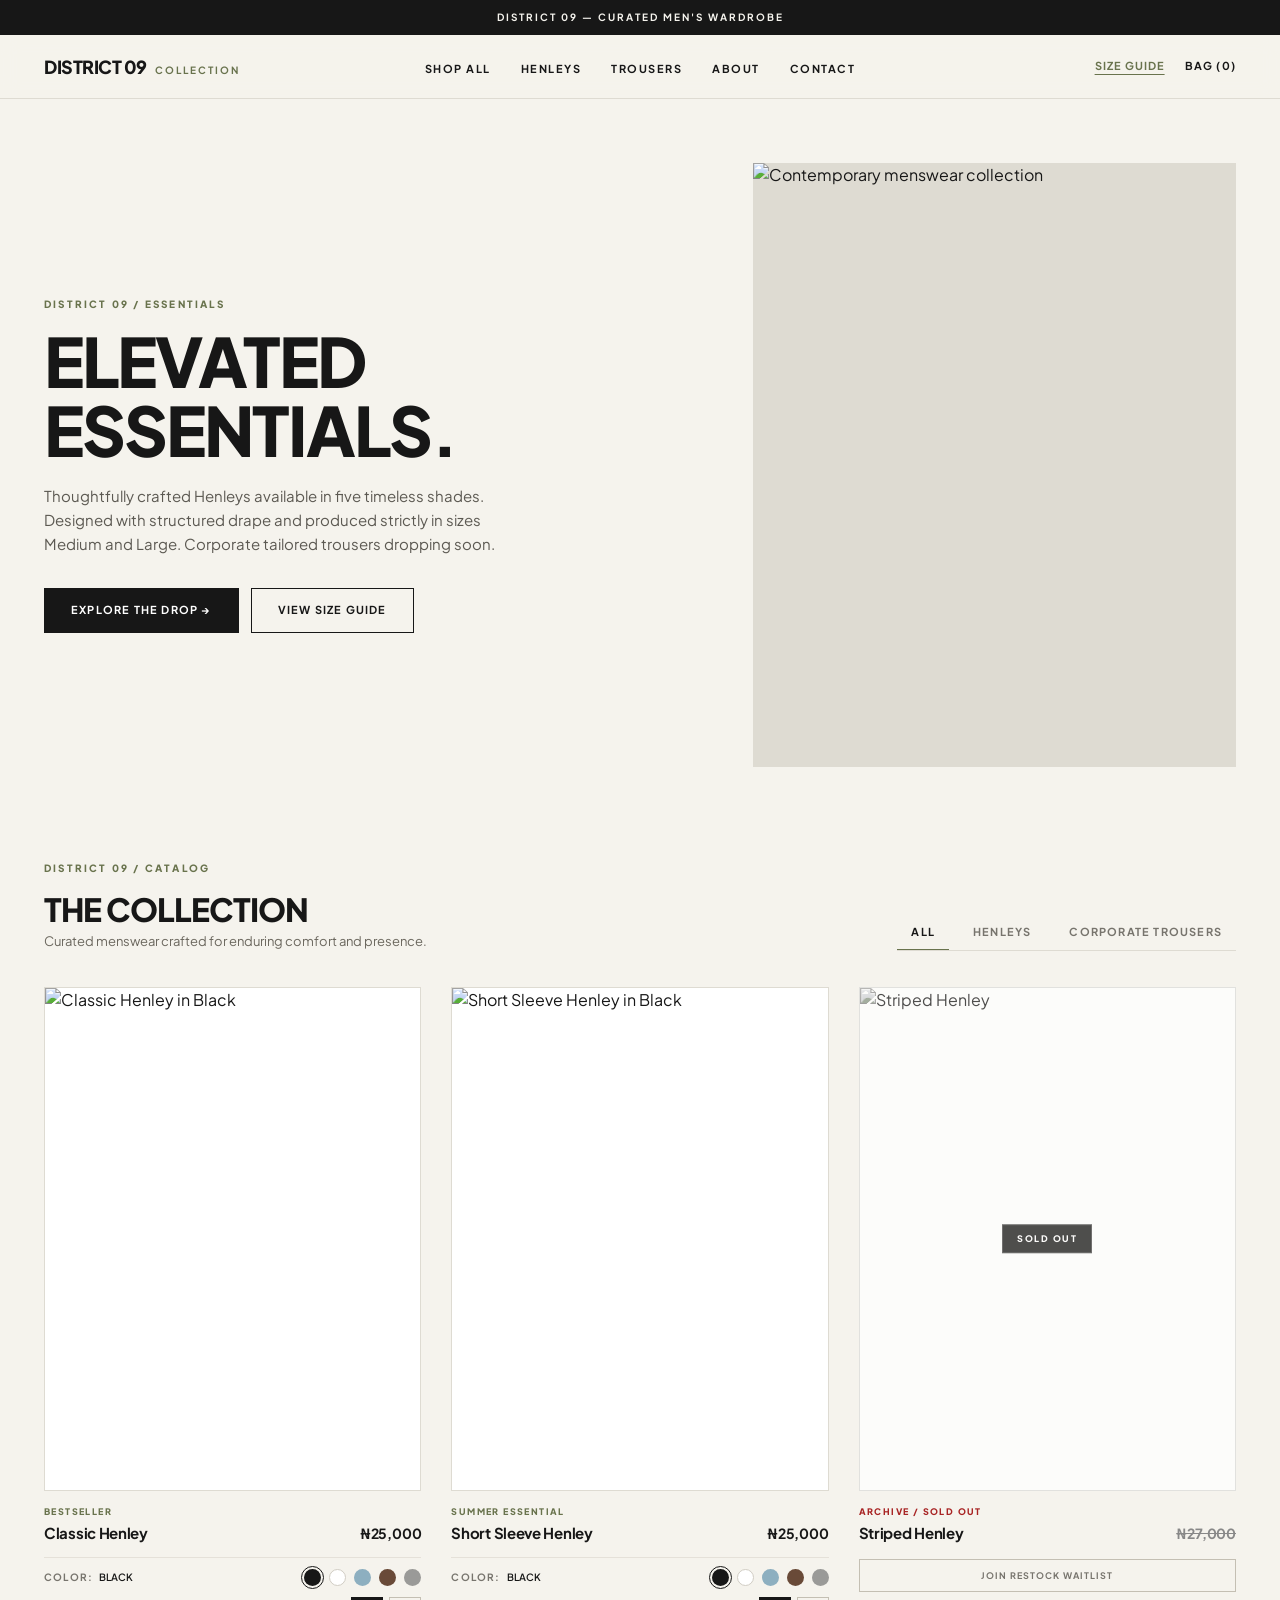
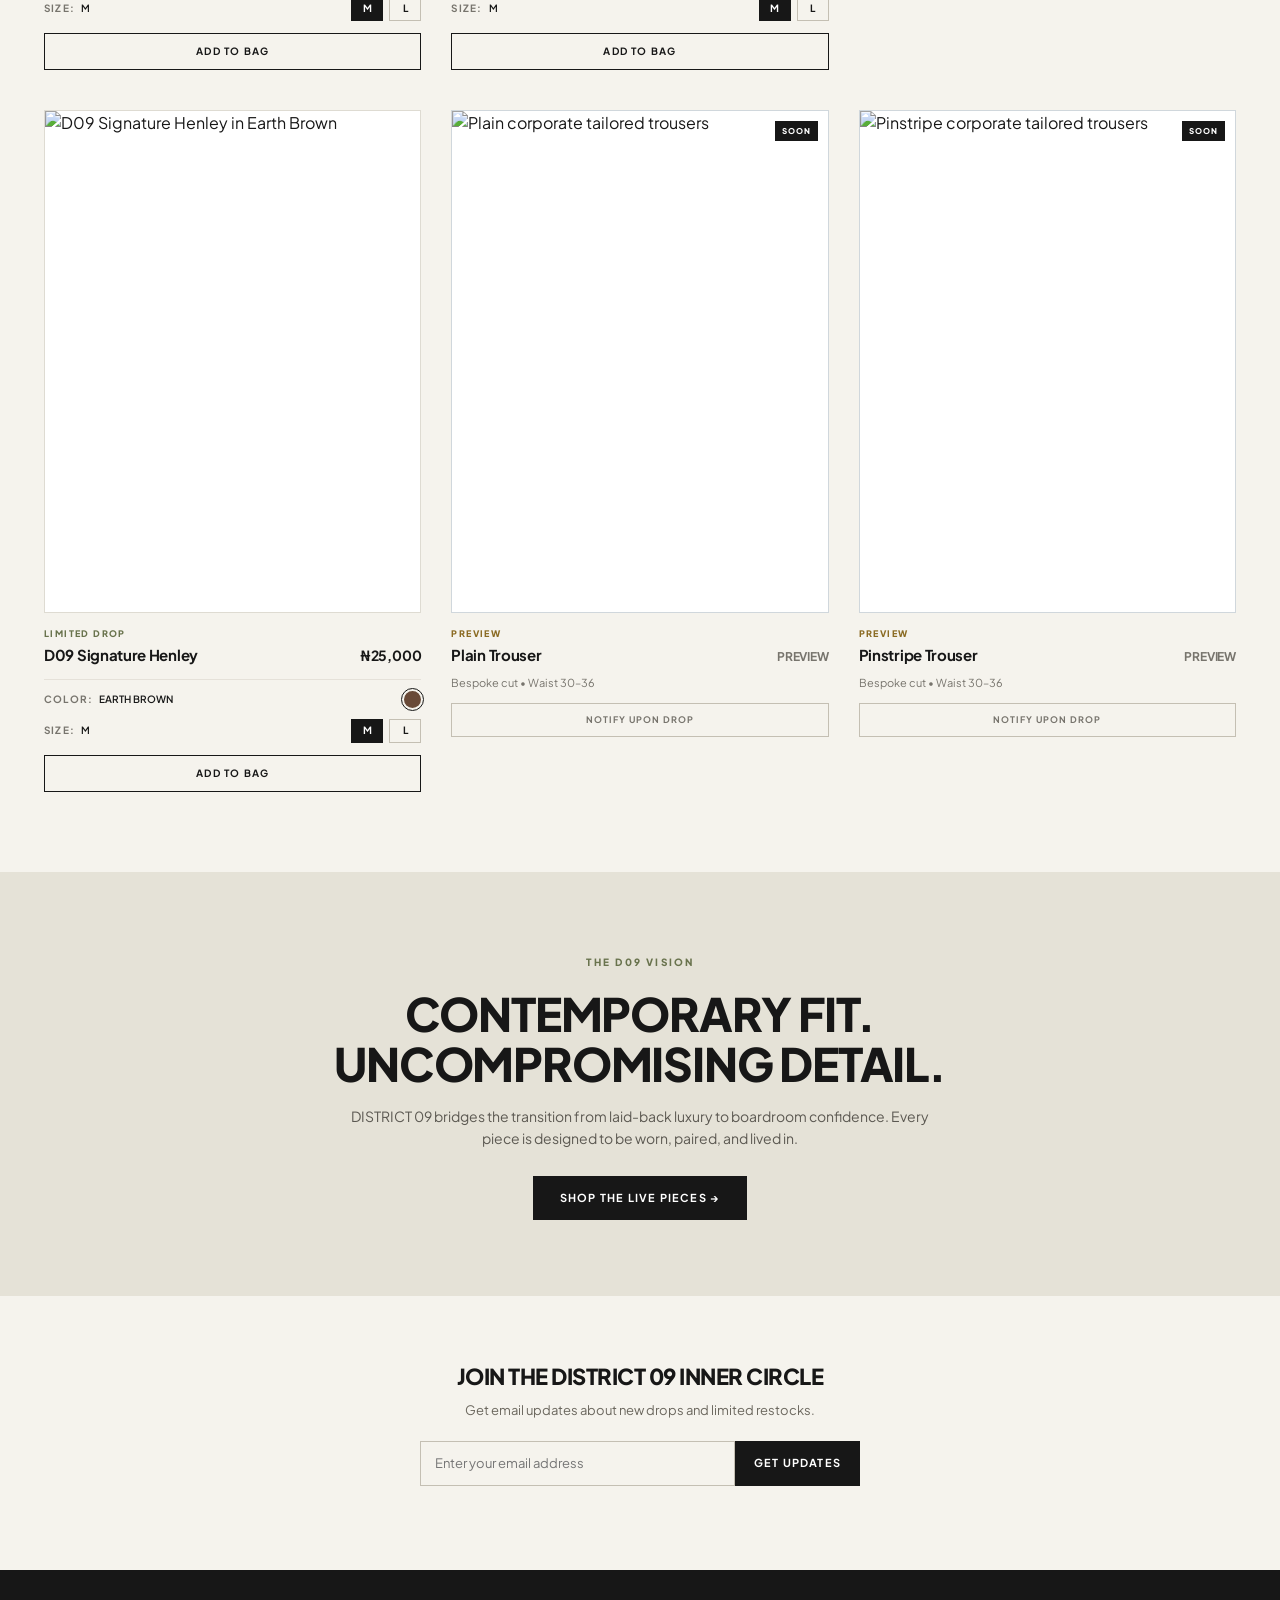
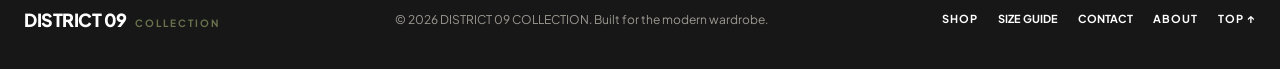
==== district09/index.html @ 6b6cf032 "Improve product image switching and center navigation" ====
<!DOCTYPE html>
<html lang="en">
<head>
    <meta charset="UTF-8">
    <meta name="viewport" content="width=device-width, initial-scale=1.0">
    <meta name="theme-color" content="#f5f3ed">
    <title>DISTRICT 09 | Contemporary Menswear & Tailoring</title>
    <link rel="icon" href="favicon.png" type="image/png">

    <link rel="preconnect" href="https://fonts.googleapis.com">
    <link rel="preconnect" href="https://fonts.gstatic.com" crossorigin>
    <link href="https://fonts.googleapis.com/css2?family=Plus+Jakarta+Sans:wght@400;500;600;700;800&display=swap" rel="stylesheet">

    <style>
        * {
            margin: 0;
            padding: 0;
            box-sizing: border-box;
            -webkit-tap-highlight-color: transparent;
        }

        html { scroll-behavior: smooth; }

        body {
            font-family: 'Plus Jakarta Sans', -apple-system, BlinkMacSystemFont, sans-serif;
            background: #f5f3ed;
            color: #171717;
            line-height: 1.5;
            -webkit-font-smoothing: antialiased;
            overflow-x: hidden;
        }

        body.modal-open { overflow: hidden; }

        a { color: inherit; text-decoration: none; }

        img {
            display: block;
            max-width: 100%;
        }

        button, input, textarea, select { font: inherit; }
        button { cursor: pointer; }

        button:focus-visible, a:focus-visible, input:focus-visible,
        textarea:focus-visible, select:focus-visible {
            outline: 2px solid #69734d;
            outline-offset: 3px;
        }

        /* ANNOUNCEMENT */
        .announcement {
            background: #171717;
            color: #f5f3ed;
            text-align: center;
            padding: 10px 16px;
            font-size: 10px;
            letter-spacing: 2px;
            font-weight: 700;
            text-transform: uppercase;
        }

        /* HEADER & NAVIGATION */
        header {
            background: rgba(245, 243, 237, 0.95);
            backdrop-filter: blur(10px);
            border-bottom: 1px solid #dedbd2;
            position: sticky;
            top: 0;
            z-index: 20;
        }

        nav {
            position: relative;
            max-width: 1240px;
            margin: auto;
            padding: 18px 24px;
            display: flex;
            justify-content: space-between;
            align-items: center;
            gap: 20px;
        }

        .logo {
            font-size: 18px;
            font-weight: 800;
            letter-spacing: -.5px;
            white-space: nowrap;
        }

        .logo span {
            color: #69734d;
            font-size: 10px;
            letter-spacing: 2px;
            margin-left: 6px;
            font-weight: 700;
        }

        .nav-links {
            position: absolute;
            left: 50%;
            transform: translateX(-50%);
            display: flex;
            justify-content: center;
            list-style: none;
            margin: 0;
            padding: 0;
            gap: 30px;
            white-space: nowrap;
        }

        .nav-links a, .nav-links button {
            font-size: 11px;
            font-weight: 700;
            letter-spacing: 1.5px;
            transition: color .2s ease;
            background: none;
            border: none;
            color: inherit;
        }

        .nav-links a:hover, .nav-links button:hover { color: #69734d; }

        .nav-actions {
            display: flex;
            align-items: center;
            gap: 20px;
        }

        .size-guide-trigger {
            background: none;
            border: none;
            font-size: 11px;
            font-weight: 700;
            letter-spacing: 1px;
            text-decoration: underline;
            text-underline-offset: 4px;
            color: #69734d;
            padding: 4px 0;
            transition: opacity .2s ease;
        }

        .size-guide-trigger:hover { opacity: .8; }

        .bag {
            background: none;
            border: none;
            color: inherit;
            font-size: 11px;
            font-weight: 700;
            letter-spacing: 1.2px;
            white-space: nowrap;
        }

        /* HERO SECTION */
        .hero {
            max-width: 1240px;
            margin: auto;
            padding: 64px 24px;
            display: grid;
            grid-template-columns: 1.15fr .85fr;
            align-items: center;
            gap: 56px;
        }

        .eyebrow {
            color: #69734d;
            font-size: 10px;
            font-weight: 800;
            letter-spacing: 2.2px;
            margin-bottom: 14px;
            text-transform: uppercase;
        }

        .hero h1 {
            font-size: clamp(38px, 5.5vw, 68px);
            line-height: 1.02;
            letter-spacing: -2px;
            font-weight: 800;
            margin-bottom: 20px;
        }

        .hero h1 span { color: #69734d; }

        .hero-description {
            max-width: 480px;
            color: #5c5952;
            margin-bottom: 32px;
            font-size: 15px;
            line-height: 1.6;
        }

        .hero-actions {
            display: flex;
            gap: 12px;
            flex-wrap: wrap;
        }

        .button {
            display: inline-block;
            background: #171717;
            color: #fff;
            padding: 13px 26px;
            border: 1px solid #171717;
            font-size: 11px;
            font-weight: 700;
            letter-spacing: 1.2px;
            transition: all .25s ease;
            text-align: center;
        }

        .button:hover {
            background: #69734d;
            border-color: #69734d;
        }

        .button-secondary {
            background: transparent;
            color: #171717;
        }

        .button-secondary:hover {
            background: #171717;
            color: #fff;
            border-color: #171717;
        }

        .hero-image-wrap {
            position: relative;
            width: 100%;
            aspect-ratio: 4 / 5;
            background: #dedbd2;
            overflow: hidden;
        }

        .hero-image {
            width: 100%;
            height: 100%;
            object-fit: cover;
        }

        /* COLLECTION SECTION */
        .collection {
            max-width: 1240px;
            margin: auto;
            padding: 30px 24px 80px;
        }

        .collection-top {
            display: flex;
            justify-content: space-between;
            align-items: flex-end;
            margin-bottom: 36px;
            flex-wrap: wrap;
            gap: 20px;
        }

        .section-heading h2 {
            font-size: clamp(24px, 3.2vw, 32px);
            letter-spacing: -1px;
            font-weight: 800;
            line-height: 1.2;
        }

        .section-heading > p:last-child {
            color: #6b675e;
            margin-top: 4px;
            font-size: 13px;
        }

        .filter-tabs {
            display: flex;
            gap: 10px;
            border-bottom: 1px solid #dedbd2;
            padding-bottom: 2px;
            overflow-x: auto;
            white-space: nowrap;
            max-width: 100%;
            -webkit-overflow-scrolling: touch;
        }

        .filter-btn {
            background: none;
            border: none;
            padding: 8px 14px;
            font-size: 11px;
            font-weight: 700;
            letter-spacing: 1.2px;
            color: #77746d;
            position: relative;
            flex-shrink: 0;
            transition: color .2s ease;
        }

        .filter-btn.active { color: #171717; }

        .filter-btn.active::after {
            content: "";
            position: absolute;
            bottom: -3px;
            left: 0;
            width: 100%;
            height: 2px;
            background: #69734d;
        }

        /* PRODUCT CARDS */
        .product-grid {
            display: grid;
            grid-template-columns: repeat(3, minmax(0, 1fr));
            gap: 40px 30px;
        }

        .product-card {
            min-width: 0;
            display: flex;
            flex-direction: column;
            background: transparent;
        }

        .product-card.hidden { display: none; }

        .image-container {
            position: relative;
            width: 100%;
            aspect-ratio: 3 / 4;
            overflow: hidden;
            background: #faf8f3;
            border: 1px solid #dedbd2;
            margin-bottom: 14px;
        }

        .product-image {
            width: 100%;
            height: 100%;
            object-fit: cover;
            background: #fff;
            transition: opacity .3s ease, transform .5s cubic-bezier(0.16, 1, 0.3, 1);
        }

        .product-card:not(.sold-out):hover .product-image {
            transform: scale(1.03);
        }

        .coming-soon-card .image-container {
            background: #e3e7ea;
            border: 1px solid #d0d7dc;
        }

        .tag {
            display: inline-block;
            color: #69734d;
            font-size: 9px;
            font-weight: 800;
            letter-spacing: 1.4px;
            margin-bottom: 4px;
            text-transform: uppercase;
        }

        .tag-sold-out { color: #a82424; }
        .tag-soon { color: #8b6b23; }

        .product-meta-header {
            display: flex;
            justify-content: space-between;
            align-items: baseline;
            margin-bottom: 2px;
            gap: 6px;
        }

        .product-title {
            font-size: 15px;
            font-weight: 700;
            letter-spacing: -.3px;
        }

        .price {
            font-size: 14px;
            font-weight: 700;
            letter-spacing: -.2px;
            white-space: nowrap;
        }

        /* SELECTION PANEL */
        .selection-panel {
            display: flex;
            flex-direction: column;
            gap: 11px;
            margin-top: 10px;
            padding-top: 11px;
            border-top: 1px solid rgba(222, 219, 210, 0.7);
        }

        .option-row {
            display: flex;
            justify-content: space-between;
            align-items: center;
            gap: 6px;
        }

        .option-label {
            font-size: 10px;
            font-weight: 700;
            letter-spacing: 1.2px;
            text-transform: uppercase;
            color: #77746d;
            white-space: nowrap;
        }

        .option-label span {
            color: #171717;
            font-weight: 600;
            letter-spacing: 0;
            margin-left: 3px;
        }

        /* BESPOKE MINIMAL SWATCHES */
        .color-swatches {
            display: flex;
            gap: 8px;
            align-items: center;
            flex-wrap: wrap;
        }

        .swatch {
            width: 17px;
            height: 17px;
            border-radius: 50%;
            border: 1px solid transparent;
            cursor: pointer;
            padding: 0;
            position: relative;
            background-clip: padding-box;
            transition: transform 0.2s cubic-bezier(0.16, 1, 0.3, 1);
        }

        .swatch::after {
            content: '';
            position: absolute;
            inset: -4px;
            border-radius: 50%;
            border: 1px solid transparent;
            transition: border-color 0.2s ease;
        }

        .swatch:hover { transform: scale(1.12); }

        .swatch.active::after {
            border-color: #171717;
        }

        .swatch-black { background: #171717; }
        .swatch-white { background: #ffffff; border-color: #d1cdc4; }
        .swatch-skyblue { background: #8dafc0; }
        .swatch-brown { background: #694a38; }
        .swatch-grey { background: #9a9a98; }

        /* MINIMALIST SIZE PILLS */
        .size-pills {
            display: flex;
            gap: 6px;
        }

        .size-pill {
            background: transparent;
            border: 1px solid #c4bfb3;
            color: #171717;
            min-width: 32px;
            height: 24px;
            font-size: 10px;
            font-weight: 700;
            letter-spacing: .5px;
            display: inline-flex;
            align-items: center;
            justify-content: center;
            padding: 0 6px;
            transition: all 0.2s ease;
        }

        .size-pill:hover {
            border-color: #171717;
        }

        .size-pill.active {
            background: #171717;
            color: #fff;
            border-color: #171717;
        }

        /* INTEGRATED ADD TO BAG BUTTON */
        .add-to-bag-btn {
            width: 100%;
            margin-top: 12px;
            padding: 10px 14px;
            background: transparent;
            border: 1px solid #171717;
            color: #171717;
            font-size: 10px;
            font-weight: 700;
            letter-spacing: 1.2px;
            transition: all .25s ease;
            text-align: center;
        }

        .add-to-bag-btn:hover {
            background: #171717;
            color: #ffffff;
        }

        .add-to-bag-btn.added {
            background: #69734d;
            border-color: #69734d;
            color: #ffffff;
        }

        /* STATUS BADGES & SPECIAL BUTTONS */
        .sold-out .image-container {
            filter: grayscale(85%);
            opacity: .75;
        }

        .sold-out-badge {
            position: absolute;
            top: 50%;
            left: 50%;
            transform: translate(-50%, -50%);
            background: #171717;
            color: #fff;
            padding: 7px 14px;
            font-size: 9px;
            font-weight: 800;
            letter-spacing: 1.5px;
            border: 1px solid #ffffff33;
            z-index: 5;
            white-space: nowrap;
        }

        .coming-soon-badge {
            position: absolute;
            top: 10px;
            right: 10px;
            background: #171717;
            color: #fff;
            padding: 4px 7px;
            font-size: 8px;
            font-weight: 800;
            letter-spacing: 1px;
            z-index: 4;
        }

        .notify-button {
            width: 100%;
            margin-top: 12px;
            padding: 9px 10px;
            background: transparent;
            border: 1px solid #c4bfb3;
            color: #77746d;
            font-size: 9px;
            font-weight: 700;
            letter-spacing: 1px;
            transition: all .2s ease;
        }

        .notify-button:hover {
            background: #171717;
            color: #fff;
            border-color: #171717;
        }

        /* BRAND STORY */
        .brand-story {
            background: #e5e2d7;
            padding: 76px 24px;
        }

        .story-content {
            max-width: 700px;
            margin: auto;
            text-align: center;
        }

        .story-content h2 {
            font-size: clamp(28px, 4.2vw, 46px);
            line-height: 1.1;
            letter-spacing: -1.2px;
            font-weight: 800;
            margin: 16px 0;
        }

        .story-content p {
            max-width: 580px;
            margin: 0 auto 26px;
            color: #5c5952;
            font-size: 14px;
            line-height: 1.6;
        }

        /* MODALS */
        .modal-overlay {
            position: fixed;
            inset: 0;
            width: 100%;
            height: 100%;
            background: rgba(0, 0, 0, .65);
            display: none;
            justify-content: center;
            align-items: center;
            z-index: 100;
            padding: 16px;
            backdrop-filter: blur(4px);
        }

        .modal-overlay.open { display: flex; }

        .modal-card {
            background: #f5f3ed;
            max-width: 580px;
            width: 100%;
            padding: 32px 26px;
            border-radius: 2px;
            position: relative;
            max-height: 85vh;
            overflow-y: auto;
        }

        .modal-close {
            position: absolute;
            top: 14px;
            right: 16px;
            background: none;
            border: none;
            font-size: 26px;
            font-weight: 300;
            padding: 4px;
            color: #171717;
        }

        .size-table {
            width: 100%;
            border-collapse: collapse;
            margin: 16px 0;
            font-size: 12px;
        }

        .size-table th, .size-table td {
            padding: 9px 12px;
            border: 1px solid #dedbd2;
            text-align: left;
        }

        .size-table th {
            background: #e5e2d7;
            font-weight: 700;
        }

        .modal-note {
            background: #ebe7de;
            padding: 12px 14px;
            border-left: 3px solid #69734d;
            font-size: 12px;
            margin-top: 14px;
            color: #444;
        }

        /* CART MODAL */
        .cart-modal-card { max-width: 560px; }

        .cart-item {
            display: flex;
            justify-content: space-between;
            align-items: flex-start;
            gap: 14px;
            padding: 16px 0;
            border-bottom: 1px solid #dedbd2;
        }

        .cart-item-details {
            flex: 1;
            min-width: 0;
        }

        .cart-item-details p {
            color: #6b675e;
            font-size: 12px;
            margin-top: 4px;
        }

        .cart-item-actions {
            display: flex;
            align-items: center;
            gap: 8px;
            margin-top: 10px;
            flex-wrap: wrap;
        }

        .cart-item-actions button, .remove-item {
            background: transparent;
            border: 1px solid #c4bfb3;
            padding: 3px 8px;
            font-size: 11px;
            font-weight: 700;
        }

        .remove-item {
            color: #a82424;
            border-color: rgba(168, 36, 36, 0.4);
            margin-left: 4px;
        }

        .cart-total {
            display: flex;
            justify-content: space-between;
            gap: 12px;
            font-size: 15px;
            font-weight: 800;
            margin: 24px 0 16px;
        }

        .cart-empty {
            padding: 24px 0;
            color: #6b675e;
            font-size: 13px;
        }

        .cart-checkout { width: 100%; }

        /* CHECKOUT & CONTACT FORM */
        .checkout-intro {
            color: #6b675e;
            font-size: 13px;
            margin: 8px 0 20px;
        }

        .checkout-form {
            display: grid;
            gap: 14px;
        }

        .checkout-fields {
            display: grid;
            grid-template-columns: 1fr 1fr;
            gap: 12px;
        }

        .checkout-field {
            display: flex;
            flex-direction: column;
            gap: 6px;
            min-width: 0;
        }

        .checkout-field.full { grid-column: 1 / -1; }

        .checkout-field label {
            font-size: 10px;
            font-weight: 700;
            letter-spacing: .5px;
        }

        .checkout-field input,
        .checkout-field textarea {
            width: 100%;
            min-width: 0;
            padding: 11px 12px;
            border: 1px solid #c4bfb3;
            background: #fffdf8;
            color: #171717;
            border-radius: 0;
            font-size: 13px;
        }

        .checkout-field textarea {
            min-height: 75px;
            resize: vertical;
        }

        .checkout-summary {
            background: #ebe7de;
            padding: 14px;
            margin: 4px 0;
        }

        .checkout-summary h3 {
            font-size: 12px;
            letter-spacing: .5px;
            margin-bottom: 8px;
        }

        .checkout-summary p {
            font-size: 12px;
            margin-top: 5px;
            overflow-wrap: anywhere;
        }

        .checkout-summary-total {
            display: flex;
            justify-content: space-between;
            gap: 10px;
            border-top: 1px solid #c4bfb3;
            margin-top: 12px;
            padding-top: 12px;
            font-size: 14px;
            font-weight: 800;
        }

        .checkout-message {
            font-size: 12px;
            margin-top: 8px;
            color: #69734d;
        }

        .checkout-message.error { color: #a82424; }

        .checkout-submit {
            width: 100%;
            border: none;
        }

        .checkout-secondary {
            width: 100%;
            margin-top: 8px;
        }

        /* NEWSLETTER */
        .newsletter {
            padding: 64px 24px;
            text-align: center;
        }

        .newsletter h2 {
            font-size: 22px;
            font-weight: 800;
            letter-spacing: -.5px;
            margin-bottom: 8px;
        }

        .newsletter p {
            color: #6b675e;
            font-size: 13px;
            margin-bottom: 20px;
        }

        .newsletter-form {
            display: flex;
            justify-content: center;
            max-width: 440px;
            margin: auto;
            width: 100%;
        }

        .newsletter-form input {
            min-width: 0;
            flex: 1;
            padding: 12px 14px;
            border: 1px solid #c4bfb3;
            background: transparent;
            font-size: 13px;
        }

        .newsletter-form button {
            padding: 12px 18px;
            border: 1px solid #171717;
            background: #171717;
            color: #fff;
            font-size: 11px;
            font-weight: 700;
            letter-spacing: 1.2px;
            white-space: nowrap;
        }

        .newsletter-form button:hover {
            background: #69734d;
            border-color: #69734d;
        }

        .newsletter-message {
            max-width: 440px;
            margin: 12px auto 0;
            font-size: 12px;
        }

        /* FOOTER */
        footer {
            background: #171717;
            color: #fff;
            padding: 36px 24px;
        }

        .footer-content {
            max-width: 1240px;
            margin: auto;
            display: flex;
            justify-content: space-between;
            align-items: center;
            gap: 18px;
            flex-wrap: wrap;
        }

        .footer-content > p {
            color: #9c9992;
            font-size: 12px;
        }

        .footer-links {
            display: flex;
            gap: 20px;
            font-size: 11px;
            font-weight: 700;
            letter-spacing: 1px;
        }

        .footer-links a, .footer-links button {
            background: none;
            border: none;
            color: inherit;
            cursor: pointer;
            transition: color .2s ease;
        }

        .footer-links a:hover, .footer-links button:hover {
            color: #a4b084;
        }

        /* RESPONSIVE DESIGN */
        @media (max-width: 960px) {
            nav { flex-wrap: wrap; gap: 12px; }
            .nav-links {
                position: static;
                order: 3;
                transform: none;
                width: 100%;
                justify-content: center;
                flex-wrap: wrap;
                gap: 18px;
                padding-top: 12px;
                border-top: 1px solid #dedbd2;
            }

            .hero {
                grid-template-columns: 1fr 1fr;
                gap: 32px;
                padding: 48px 20px;
            }

            .product-grid {
                grid-template-columns: repeat(2, minmax(0, 1fr));
                gap: 26px;
            }
        }

        @media (max-width: 680px) {
            nav {
                padding: 14px 16px;
                flex-wrap: wrap;
                gap: 12px;
            }

            .logo { font-size: 17px; }

            .nav-links {
                justify-content: center;
                gap: 12px;
                flex-wrap: wrap;
            }

            .nav-links a, .nav-links button {
                font-size: 10px;
                letter-spacing: .8px;
            }

            .nav-actions { gap: 14px; }

            .hero {
                grid-template-columns: 1fr;
                padding: 30px 14px;
                gap: 22px;
            }

            .hero h1 { font-size: clamp(34px, 9.5vw, 48px); }

            .hero-actions { flex-direction: column; }
            .button { width: 100%; }

            .collection { padding: 20px 12px 48px; }

            .collection-top {
                flex-direction: column;
                align-items: flex-start;
                gap: 12px;
                margin-bottom: 22px;
            }

            .product-grid {
                grid-template-columns: repeat(2, minmax(0, 1fr));
                gap: 22px 10px;
            }

            .image-container { margin-bottom: 8px; }

            .product-meta-header {
                flex-direction: column;
                align-items: flex-start;
                gap: 2px;
            }

            .product-title {
                font-size: 13px;
                letter-spacing: -.2px;
                line-height: 1.25;
            }

            .price {
                font-size: 12.5px;
                margin-top: 1px;
            }

            .selection-panel {
                gap: 7px;
                margin-top: 6px;
                padding-top: 7px;
            }

            .option-row {
                flex-direction: column;
                align-items: flex-start;
                gap: 5px;
            }

            .option-label { font-size: 8.5px; }

            .color-swatches { gap: 6px; }

            .swatch {
                width: 15px;
                height: 15px;
            }

            .swatch::after { inset: -3px; }

            .size-pills {
                gap: 4px;
                width: 100%;
            }

            .size-pill {
                min-width: 28px;
                height: 22px;
                font-size: 9px;
                padding: 0 4px;
            }

            .add-to-bag-btn {
                margin-top: 8px;
                padding: 8px 6px;
                font-size: 9px;
                letter-spacing: .8px;
            }

            .notify-button {
                margin-top: 8px;
                padding: 8px 6px;
                font-size: 8.5px;
            }

            .sold-out-badge {
                padding: 5px 9px;
                font-size: 8px;
                letter-spacing: 1px;
            }

            .coming-soon-badge {
                padding: 3px 6px;
                font-size: 7.5px;
            }

            .checkout-fields { grid-template-columns: 1fr; }
            .checkout-field.full { grid-column: auto; }

            .footer-content {
                flex-direction: column;
                text-align: center;
                gap: 14px;
            }

            .footer-links {
                justify-content: center;
                flex-wrap: wrap;
            }
        }
    </style>
</head>

<body>

    <div class="announcement">DISTRICT 09 &mdash; CURATED MEN'S WARDROBE</div>

    <header>
        <nav>
            <a href="#home" class="logo">
                DISTRICT 09 <span>COLLECTION</span>
            </a>

            <ul class="nav-links">
                <li><a href="#collection" onclick="filterCategory('all')">SHOP ALL</a></li>
                <li><a href="#collection" onclick="filterCategory('henley')">HENLEYS</a></li>
                <li><a href="#collection" onclick="filterCategory('trousers')">TROUSERS</a></li>
                <li><a href="#about">ABOUT</a></li>
                <li><button type="button" onclick="openContactModal()">CONTACT</button></li>
            </ul>

            <div class="nav-actions">
                <button class="size-guide-trigger" onclick="openSizeGuide()">SIZE GUIDE</button>
                <button type="button" class="bag" id="cartBadge" onclick="openCart()">BAG (0)</button>
            </div>
        </nav>
    </header>

    <main>
        <section class="hero" id="home">
            <div class="hero-content">
                <p class="eyebrow">DISTRICT 09 / ESSENTIALS</p>
                <h1>ELEVATED ESSENTIALS.</h1>

                <p class="hero-description">
                    Thoughtfully crafted Henleys available in five timeless shades.
                    Designed with structured drape and produced strictly in sizes
                    Medium and Large. Corporate tailored trousers dropping soon.
                </p>

                <div class="hero-actions">
                    <a href="#collection" class="button" onclick="filterCategory('all')">
                        EXPLORE THE DROP &rarr;
                    </a>
                    <button class="button button-secondary" onclick="openSizeGuide()">
                        VIEW SIZE GUIDE
                    </button>
                </div>
            </div>

            <div class="hero-image-wrap">
                <img
                    src="https://images.unsplash.com/photo-1523398002811-999ca8dec234?auto=format&fit=crop&w=1000&q=85"
                    alt="Contemporary menswear collection"
                    class="hero-image"
                >
            </div>
        </section>

        <section class="collection" id="collection">
            <div class="collection-top">
                <div class="section-heading">
                    <p class="eyebrow">DISTRICT 09 / CATALOG</p>
                    <h2>THE COLLECTION</h2>
                    <p>Curated menswear crafted for enduring comfort and presence.</p>
                </div>

                <div class="filter-tabs">
                    <button class="filter-btn active" onclick="filterCategory('all')">ALL</button>
                    <button class="filter-btn" onclick="filterCategory('henley')">HENLEYS</button>
                    <button class="filter-btn" onclick="filterCategory('trousers')">CORPORATE TROUSERS</button>
                </div>
            </div>

            <div class="product-grid">

                <!-- CLASSIC HENLEY -->
                <article class="product-card" data-category="henley" id="card-classic-plain">
                    <div class="image-container">
                        <img src="plain_black.jpg" alt="Classic Henley in Black" class="product-image" loading="lazy">
                    </div>

                    <span class="tag">BESTSELLER</span>

                    <div class="product-meta-header">
                        <h3 class="product-title">Classic Henley</h3>
                        <span class="price">₦25,000</span>
                    </div>

                    <div class="selection-panel">
                        <div class="option-row">
                            <span class="option-label">Color: <span class="current-color">Black</span></span>
                            <div class="color-swatches">
                                <button type="button" class="swatch swatch-black active" aria-label="Select Black" title="Black" data-img="plain_black.jpg" onclick="selectColor(this, 'card-classic-plain', 'Black')"></button>
                                <button type="button" class="swatch swatch-white" aria-label="Select White" title="White" data-img="plain_white.jpg" onclick="selectColor(this, 'card-classic-plain', 'White')"></button>
                                <button type="button" class="swatch swatch-skyblue" aria-label="Select Sky Blue" title="Sky Blue" data-img="plain_skyblue.jpg" onclick="selectColor(this, 'card-classic-plain', 'Sky Blue')"></button>
                                <button type="button" class="swatch swatch-brown" aria-label="Select Brown" title="Brown" data-img="plain_brown.jpg" onclick="selectColor(this, 'card-classic-plain', 'Brown')"></button>
                                <button type="button" class="swatch swatch-grey" aria-label="Select Grey" title="Grey" data-img="plain_grey.jpg" onclick="selectColor(this, 'card-classic-plain', 'Grey')"></button>
                            </div>
                        </div>

                        <div class="option-row">
                            <span class="option-label">Size: <span class="current-size">M</span></span>
                            <div class="size-pills">
                                <button type="button" class="size-pill active" onclick="selectSize(this, 'card-classic-plain', 'M')">M</button>
                                <button type="button" class="size-pill" onclick="selectSize(this, 'card-classic-plain', 'L')">L</button>
                            </div>
                        </div>
                    </div>

                    <button type="button" class="add-to-bag-btn" onclick="addSelectedProduct(this, 'Classic Henley', 'card-classic-plain')">
                        ADD TO BAG
                    </button>
                </article>

                <!-- SHORT SLEEVE HENLEY -->
                <article class="product-card" data-category="henley" id="card-short-sleeve">
                    <div class="image-container">
                        <img src="short_sleeve_black.jpg" alt="Short Sleeve Henley in Black" class="product-image" loading="lazy">
                    </div>

                    <span class="tag">SUMMER ESSENTIAL</span>

                    <div class="product-meta-header">
                        <h3 class="product-title">Short Sleeve Henley</h3>
                        <span class="price">₦25,000</span>
                    </div>

                    <div class="selection-panel">
                        <div class="option-row">
                            <span class="option-label">Color: <span class="current-color">Black</span></span>
                            <div class="color-swatches">
                                <button type="button" class="swatch swatch-black active" aria-label="Select Black" title="Black" data-img="short_sleeve_black.jpg" onclick="selectColor(this, 'card-short-sleeve', 'Black')"></button>
                                <button type="button" class="swatch swatch-white" aria-label="Select White" title="White" data-img="short_sleeve_white.jpg" onclick="selectColor(this, 'card-short-sleeve', 'White')"></button>
                                <button type="button" class="swatch swatch-skyblue" aria-label="Select Sky Blue" title="Sky Blue" data-img="short_sleeve_skyblue.jpg" onclick="selectColor(this, 'card-short-sleeve', 'Sky Blue')"></button>
                                <button type="button" class="swatch swatch-brown" aria-label="Select Brown" title="Brown" data-img="short_sleeve_brown.jpg" onclick="selectColor(this, 'card-short-sleeve', 'Brown')"></button>
                                <button type="button" class="swatch swatch-grey" aria-label="Select Grey" title="Grey" data-img="short_sleeve_grey.jpg" onclick="selectColor(this, 'card-short-sleeve', 'Grey')"></button>
                            </div>
                        </div>

                        <div class="option-row">
                            <span class="option-label">Size: <span class="current-size">M</span></span>
                            <div class="size-pills">
                                <button type="button" class="size-pill active" onclick="selectSize(this, 'card-short-sleeve', 'M')">M</button>
                                <button type="button" class="size-pill" onclick="selectSize(this, 'card-short-sleeve', 'L')">L</button>
                            </div>
                        </div>
                    </div>

                    <button type="button" class="add-to-bag-btn" onclick="addSelectedProduct(this, 'Short Sleeve Henley', 'card-short-sleeve')">
                        ADD TO BAG
                    </button>
                </article>

                <!-- SOLD OUT HENLEY -->
                <article class="product-card sold-out" data-category="henley">
                    <div class="image-container">
                        <img src="stripped_henley.jpg" alt="Striped Henley" class="product-image" loading="lazy">
                        <div class="sold-out-badge">SOLD OUT</div>
                    </div>

                    <span class="tag tag-sold-out">ARCHIVE / SOLD OUT</span>

                    <div class="product-meta-header">
                        <h3 class="product-title">Striped Henley</h3>
                        <span class="price" style="text-decoration:line-through;color:#888;">₦27,000</span>
                    </div>

                    <button type="button" class="notify-button" onclick="notifyMe('Striped Henley')">
                        JOIN RESTOCK WAITLIST
                    </button>
                </article>

                <!-- SIGNATURE HENLEY -->
                <article class="product-card" data-category="henley" id="card-signature">
                    <div class="image-container">
                        <img src="special_henley.jpg" alt="D09 Signature Henley in Earth Brown" class="product-image" loading="lazy">
                    </div>

                    <span class="tag">LIMITED DROP</span>

                    <div class="product-meta-header">
                        <h3 class="product-title">D09 Signature Henley</h3>
                        <span class="price">₦25,000</span>
                    </div>

                    <div class="selection-panel">
                        <div class="option-row">
                            <span class="option-label">Color: <span class="current-color">Earth Brown</span></span>
                            <div class="color-swatches">
                                <button type="button" class="swatch swatch-brown active" aria-label="Earth Brown" title="Earth Brown" style="cursor:default;"></button>
                            </div>
                        </div>

                        <div class="option-row">
                            <span class="option-label">Size: <span class="current-size">M</span></span>
                            <div class="size-pills">
                                <button type="button" class="size-pill active" onclick="selectSize(this, 'card-signature', 'M')">M</button>
                                <button type="button" class="size-pill" onclick="selectSize(this, 'card-signature', 'L')">L</button>
                            </div>
                        </div>
                    </div>

                    <button type="button" class="add-to-bag-btn" onclick="addSelectedProduct(this, 'D09 Signature Henley', 'card-signature')">
                        ADD TO BAG
                    </button>
                </article>

                <!-- PREVIEWS / CORPORATE TROUSERS -->
                <article class="product-card coming-soon-card" data-category="trousers">
                    <div class="image-container">
                        <img src="plain_pants.jpg" alt="Plain corporate tailored trousers" class="product-image" loading="lazy">
                        <div class="coming-soon-badge">SOON</div>
                    </div>

                    <span class="tag tag-soon">PREVIEW</span>

                    <div class="product-meta-header">
                        <h3 class="product-title">Plain Trouser</h3>
                        <span class="price" style="font-size:12px;color:#77746d;">PREVIEW</span>
                    </div>

                    <p style="font-size:11px;color:#77746d;margin-top:6px;">Bespoke cut • Waist 30–36</p>

                    <button type="button" class="notify-button" onclick="notifyMe('Plain Corporate Trouser')">
                        NOTIFY UPON DROP
                    </button>
                </article>

                <article class="product-card coming-soon-card" data-category="trousers">
                    <div class="image-container">
                        <img src="stripped_pants.jpg" alt="Pinstripe corporate tailored trousers" class="product-image" loading="lazy">
                        <div class="coming-soon-badge">SOON</div>
                    </div>

                    <span class="tag tag-soon">PREVIEW</span>

                    <div class="product-meta-header">
                        <h3 class="product-title">Pinstripe Trouser</h3>
                        <span class="price" style="font-size:12px;color:#77746d;">PREVIEW</span>
                    </div>

                    <p style="font-size:11px;color:#77746d;margin-top:6px;">Bespoke cut • Waist 30–36</p>

                    <button type="button" class="notify-button" onclick="notifyMe('Pinstripe Corporate Trouser')">
                        NOTIFY UPON DROP
                    </button>
                </article>

            </div>
        </section>

        <section class="brand-story" id="about">
            <div class="story-content">
                <span class="eyebrow">THE D09 VISION</span>
                <h2>CONTEMPORARY FIT.<br>UNCOMPROMISING DETAIL.</h2>

                <p>
                    DISTRICT 09 bridges the transition from laid-back luxury
                    to boardroom confidence. Every piece is designed to be worn,
                    paired, and lived in.
                </p>

                <a href="#collection" class="button">SHOP THE LIVE PIECES &rarr;</a>
            </div>
        </section>

        <section class="newsletter">
            <h2>JOIN THE DISTRICT 09 INNER CIRCLE</h2>
            <p>Get email updates about new drops and limited restocks.</p>

            <form class="newsletter-form" id="newsletterForm" onsubmit="subscribeToEmail(event)">
                <input type="email" name="email" placeholder="Enter your email address" autocomplete="email" required>
                <button type="submit" id="newsletterSubmit">GET UPDATES</button>
            </form>

            <p class="newsletter-message" id="newsletterMessage" aria-live="polite"></p>
        </section>
    </main>

    <!-- SIZE GUIDE MODAL -->
    <div class="modal-overlay" id="sizeGuideModal" onclick="closeOnBackdrop(event)" role="dialog" aria-modal="true" aria-labelledby="modalTitle">
        <div class="modal-card">
            <button class="modal-close" onclick="closeSizeGuide()" aria-label="Close size guide">&times;</button>

            <p class="eyebrow">FIT & MEASUREMENTS</p>
            <h2 id="modalTitle">DISTRICT 09 SIZE GUIDE</h2>

            <div class="modal-note">
                <strong>Henley Sizing Notice:</strong>
                All District 09 Henleys are stocked in Medium (M) and Large (L).
            </div>

            <h3 style="font-size:13px;letter-spacing:1px;text-transform:uppercase;margin-top:22px;margin-bottom:8px;">1. Henley Tops (M & L Only)</h3>

            <table class="size-table">
                <thead>
                    <tr><th>Size</th><th>Chest</th><th>Shoulder</th><th>Length</th></tr>
                </thead>
                <tbody>
                    <tr><td><strong>Medium (M)</strong></td><td>38"–40"</td><td>17.5"</td><td>28"</td></tr>
                    <tr><td><strong>Large (L)</strong></td><td>41"–44"</td><td>18.5"</td><td>29.5"</td></tr>
                </tbody>
            </table>

            <h3 style="font-size:13px;letter-spacing:1px;text-transform:uppercase;margin-top:22px;margin-bottom:8px;">2. Corporate Trousers (Upcoming Drop)</h3>

            <table class="size-table">
                <thead>
                    <tr><th>Waist Size</th><th>Waist</th><th>Hips</th><th>Inseam</th></tr>
                </thead>
                <tbody>
                    <tr><td>30</td><td>30"</td><td>37"</td><td>32"</td></tr>
                    <tr><td>32</td><td>32"</td><td>39"</td><td>32"</td></tr>
                    <tr><td>34</td><td>34"</td><td>41"</td><td>32.5"</td></tr>
                    <tr><td>36</td><td>36"</td><td>43"</td><td>33"</td></tr>
                </tbody>
            </table>

            <button class="button" style="width:100%;margin-top:14px;" onclick="closeSizeGuide()">
                GOT IT, CONTINUE SHOPPING
            </button>
        </div>
    </div>

    <!-- SHOPPING BAG MODAL -->
    <div class="modal-overlay" id="cartModal" onclick="closeCartOnBackdrop(event)" role="dialog" aria-modal="true" aria-labelledby="cartTitle">
        <div class="modal-card cart-modal-card">
            <button class="modal-close" onclick="closeCart()" aria-label="Close shopping bag">&times;</button>

            <p class="eyebrow">DISTRICT 09 / YOUR SELECTION</p>
            <h2 id="cartTitle">YOUR BAG</h2>

            <div id="cartItems" aria-live="polite"></div>

            <div class="cart-total">
                <span>Subtotal</span>
                <span id="cartTotal">₦0</span>
            </div>

            <button type="button" class="button cart-checkout" onclick="openWebsiteCheckout()">
                CHECK OUT ON WEBSITE
            </button>

            <button type="button" class="button button-secondary" style="width:100%;margin-top:10px;" onclick="checkoutWhatsApp()">
                ORDER VIA WHATSAPP
            </button>

            <button type="button" class="button button-secondary" style="width:100%;margin-top:10px;" onclick="closeCart()">
                CONTINUE SHOPPING
            </button>
        </div>
    </div>

    <!-- WEBSITE CHECKOUT MODAL -->
    <div class="modal-overlay" id="checkoutModal" onclick="closeCheckoutOnBackdrop(event)" role="dialog" aria-modal="true" aria-labelledby="checkoutTitle">
        <div class="modal-card">
            <button class="modal-close" type="button" onclick="closeCheckout()" aria-label="Close checkout">&times;</button>

            <p class="eyebrow">DISTRICT 09 / CHECKOUT</p>
            <h2 id="checkoutTitle">YOUR ORDER DETAILS</h2>
            <p class="checkout-intro">
                Provide your shipping information below. We will send the confirmation invoice directly to you.
            </p>

            <div class="checkout-summary">
                <h3>ORDER SUMMARY</h3>
                <div id="checkoutItems"></div>
                <div class="checkout-summary-total">
                    <span>Product total</span>
                    <span id="checkoutTotal">₦0</span>
                </div>
                <p>Delivery charges will be confirmed upon dispatch.</p>
            </div>

            <form id="checkoutForm" class="checkout-form" onsubmit="submitWebsiteOrder(event)">
                <div class="checkout-fields">
                    <div class="checkout-field">
                        <label for="customerName">FULL NAME *</label>
                        <input id="customerName" name="name" autocomplete="name" required>
                    </div>

                    <div class="checkout-field">
                        <label for="customerEmail">EMAIL ADDRESS *</label>
                        <input id="customerEmail" type="email" name="email" autocomplete="email" required>
                    </div>

                    <div class="checkout-field">
                        <label for="customerPhone">PHONE NUMBER *</label>
                        <input id="customerPhone" type="tel" name="phone" autocomplete="tel" required>
                    </div>

                    <div class="checkout-field">
                        <label for="customerCity">CITY / STATE *</label>
                        <input id="customerCity" name="city_state" placeholder="e.g. Abuja, FCT" required>
                    </div>

                    <div class="checkout-field full">
                        <label for="customerAddress">DELIVERY ADDRESS *</label>
                        <textarea id="customerAddress" name="address" autocomplete="street-address" required></textarea>
                    </div>

                    <div class="checkout-field full">
                        <label for="orderNote">ADDITIONAL NOTES (OPTIONAL)</label>
                        <textarea id="orderNote" name="order_note" placeholder="Delivery preferences or instructions"></textarea>
                    </div>
                </div>

                <p class="checkout-message" id="checkoutMessage" aria-live="polite"></p>

                <button class="button checkout-submit" type="submit" id="checkoutSubmit">
                    SUBMIT ORDER
                </button>

                <button class="button button-secondary checkout-secondary" type="button" onclick="checkoutWhatsApp()">
                    SEND ORDER THROUGH WHATSAPP INSTEAD
                </button>
            </form>
        </div>
    </div>

    <!-- CONTACT INQUIRY MODAL -->
    <div class="modal-overlay" id="contactModal" onclick="closeContactOnBackdrop(event)" role="dialog" aria-modal="true" aria-labelledby="contactTitle">
        <div class="modal-card">
            <button class="modal-close" type="button" onclick="closeContactModal()" aria-label="Close contact">&times;</button>

            <p class="eyebrow">DISTRICT 09 / CONCIERGE</p>
            <h2 id="contactTitle">CLIENT INQUIRIES</h2>
            <p class="checkout-intro">
                Have questions regarding fabric, fit, bespoke tailoring, or your order? Write to us directly.
            </p>

            <form id="contactForm" class="checkout-form" onsubmit="submitContactForm(event)">
                <div class="checkout-fields">
                    <div class="checkout-field">
                        <label for="contactName">FULL NAME *</label>
                        <input id="contactName" name="name" autocomplete="name" required>
                    </div>

                    <div class="checkout-field">
                        <label for="contactEmail">EMAIL ADDRESS *</label>
                        <input id="contactEmail" type="email" name="email" autocomplete="email" required>
                    </div>

                    <div class="checkout-field full">
                        <label for="contactSubject">SUBJECT</label>
                        <input id="contactSubject" name="subject" placeholder="Sizing, custom request, or feedback">
                    </div>

                    <div class="checkout-field full">
                        <label for="contactMessage">MESSAGE *</label>
                        <textarea id="contactMessage" name="message" style="min-height: 110px;" placeholder="Tell us how we can assist you..." required></textarea>
                    </div>
                </div>

                <p class="checkout-message" id="contactStatusMessage" aria-live="polite"></p>

                <button class="button checkout-submit" type="submit" id="contactSubmit">
                    SEND INQUIRY
                </button>
            </form>
        </div>
    </div>

    <footer>
        <div class="footer-content">
            <a href="#home" class="logo">DISTRICT 09 <span>COLLECTION</span></a>

            <p>&copy; 2026 DISTRICT 09 COLLECTION. Built for the modern wardrobe.</p>

            <div class="footer-links">
                <a href="#collection">SHOP</a>
                <button type="button" onclick="openSizeGuide()">SIZE GUIDE</button>
                <button type="button" onclick="openContactModal()">CONTACT</button>
                <a href="#about">ABOUT</a>
                <a href="#home">TOP &uarr;</a>
            </div>
        </div>
    </footer>

    <script>
        const WHATSAPP_NUMBER = "2349052191505";

        const PRODUCT_PRICES = {
            "Classic Henley": 25000,
            "Short Sleeve Henley": 25000,
            "D09 Signature Henley": 25000
        };

        let bag = [];

        function money(amount) {
            return new Intl.NumberFormat("en-NG", {
                style: "currency",
                currency: "NGN",
                maximumFractionDigits: 0
            }).format(amount);
        }

        function getBagTotal() {
            return bag.reduce((sum, item) => sum + item.price * item.quantity, 0);
        }

        function openWhatsApp(message) {
            const url = "https://wa.me/" + WHATSAPP_NUMBER + "?text=" + encodeURIComponent(message);
            window.open(url, "_blank", "noopener,noreferrer");
        }

        // Warm every color variant during idle time so subsequent swatch changes are instant.
        function preloadColorImages() {
            const sources = [...new Set(
                [...document.querySelectorAll(".swatch[data-img]")]
                    .map(button => button.getAttribute("data-img"))
                    .filter(Boolean)
            )];
            const preload = () => {
                sources.forEach(src => {
                    const image = new Image();
                    image.decoding = "async";
                    image.fetchPriority = "low";
                    image.src = src;
                });
            };
            if ("requestIdleCallback" in window) {
                window.requestIdleCallback(preload, { timeout: 1800 });
            } else {
                window.setTimeout(preload, 250);
            }
        }

        // COLOR SELECTION
        function selectColor(button, cardId, colorName) {
            const card = document.getElementById(cardId);
            if (!card) return;

            card.querySelectorAll(".swatch").forEach(s => s.classList.remove("active"));
            button.classList.add("active");

            const colorLabel = card.querySelector(".current-color");
            if (colorLabel) colorLabel.textContent = colorName;

            const image = card.querySelector(".product-image");
            const newSource = button.getAttribute("data-img");
            if (!image || !newSource) return;

            // Swap immediately; every swatch image is also warmed in the background below.
            image.src = newSource;
            image.alt = `${colorName} Henley`;
        }

        // SIZE SELECTION
        function selectSize(button, cardId, sizeName) {
            const card = document.getElementById(cardId);
            if (!card) return;

            card.querySelectorAll(".size-pill").forEach(p => p.classList.remove("active"));
            button.classList.add("active");

            const sizeLabel = card.querySelector(".current-size");
            if (sizeLabel) sizeLabel.textContent = sizeName;
        }

        // ADD TO BAG
        function addSelectedProduct(button, itemName, cardId) {
            const card = document.getElementById(cardId);
            if (!card) return;

            const colorEl = card.querySelector(".current-color");
            const sizeEl = card.querySelector(".current-size");

            const color = colorEl ? colorEl.textContent.trim() : "Black";
            const size = sizeEl ? sizeEl.textContent.trim() : "M";

            addItem(itemName, color, size);

            if (button) {
                const originalText = button.textContent;
                button.textContent = "ADDED ✓";
                button.classList.add("added");
                setTimeout(() => {
                    button.textContent = originalText;
                    button.classList.remove("added");
                }, 1200);
            }
        }

        function addItem(name, color, size) {
            const price = PRODUCT_PRICES[name];
            if (typeof price !== "number") {
                alert("This piece is currently unavailable.");
                return;
            }

            const existing = bag.find(item =>
                item.name === name &&
                item.color === color &&
                item.size === size
            );

            if (existing) {
                existing.quantity++;
            } else {
                bag.push({
                    name: name,
                    color: color,
                    size: size,
                    price: price,
                    quantity: 1
                });
            }

            renderCart();
        }

        function escapeHTML(value) {
            return String(value).replace(/[&<>"']/g, char => ({
                "&": "&amp;",
                "<": "&lt;",
                ">": "&gt;",
                '"': "&quot;",
                "'": "&#39;"
            })[char]);
        }

        function renderCart() {
            const count = bag.reduce((sum, item) => sum + item.quantity, 0);
            const total = getBagTotal();

            document.getElementById("cartBadge").textContent = `BAG (${count})`;
            document.getElementById("cartTotal").textContent = money(total);

            const container = document.getElementById("cartItems");

            if (bag.length === 0) {
                container.innerHTML = '<p class="cart-empty">Your bag is currently empty.</p>';
                renderCheckoutSummary();
                return;
            }

            container.innerHTML = bag.map((item, index) => `
                <div class="cart-item">
                    <div class="cart-item-details">
                        <strong>${escapeHTML(item.name)}</strong>
                        <p>Shade: ${escapeHTML(item.color)} | Size: ${escapeHTML(item.size)}</p>
                        <p>${money(item.price)} each</p>

                        <div class="cart-item-actions">
                            <button type="button" onclick="changeQuantity(${index}, -1)" aria-label="Decrease quantity">−</button>
                            <span>${item.quantity}</span>
                            <button type="button" onclick="changeQuantity(${index}, 1)" aria-label="Increase quantity">+</button>
                            <button type="button" class="remove-item" onclick="removeItem(${index})">Remove</button>
                        </div>
                    </div>
                    <strong>${money(item.price * item.quantity)}</strong>
                </div>
            `).join("");

            renderCheckoutSummary();
        }

        function renderCheckoutSummary() {
            const container = document.getElementById("checkoutItems");
            const totalElement = document.getElementById("checkoutTotal");
            if (!container || !totalElement) return;

            if (bag.length === 0) {
                container.innerHTML = "<p>Your bag is empty.</p>";
                totalElement.textContent = money(0);
                return;
            }

            container.innerHTML = bag.map(item => `
                <p>
                    ${escapeHTML(item.name)} —
                    ${escapeHTML(item.color)}, Size ${escapeHTML(item.size)},
                    Qty ${item.quantity} —
                    ${money(item.price * item.quantity)}
                </p>
            `).join("");

            totalElement.textContent = money(getBagTotal());
        }

        function changeQuantity(index, amount) {
            if (!bag[index]) return;
            bag[index].quantity += amount;
            if (bag[index].quantity <= 0) bag.splice(index, 1);
            renderCart();
        }

        function removeItem(index) {
            bag.splice(index, 1);
            renderCart();
        }

        function openCart() {
            renderCart();
            document.getElementById("cartModal").classList.add("open");
            document.body.classList.add("modal-open");
        }

        function closeCart() {
            document.getElementById("cartModal").classList.remove("open");
            unlockBodyIfNoModal();
        }

        function closeCartOnBackdrop(event) {
            if (event.target.id === "cartModal") closeCart();
        }

        function openWebsiteCheckout() {
            if (bag.length === 0) return;
            renderCheckoutSummary();
            closeCart();
            document.getElementById("checkoutMessage").textContent = "";
            document.getElementById("checkoutMessage").classList.remove("error");
            document.getElementById("checkoutModal").classList.add("open");
            document.body.classList.add("modal-open");
        }

        function closeCheckout() {
            document.getElementById("checkoutModal").classList.remove("open");
            unlockBodyIfNoModal();
        }

        function closeCheckoutOnBackdrop(event) {
            if (event.target.id === "checkoutModal") closeCheckout();
        }

        // CONTACT MODAL TOGGLES
        function openContactModal() {
            document.getElementById("contactModal").classList.add("open");
            document.body.classList.add("modal-open");
        }

        function closeContactModal() {
            document.getElementById("contactModal").classList.remove("open");
            unlockBodyIfNoModal();
        }

        function closeContactOnBackdrop(event) {
            if (event.target.id === "contactModal") closeContactModal();
        }

        // 1. ORDER SUBMISSION (GMAIL API)
        async function submitWebsiteOrder(event) {
            event.preventDefault();
            if (bag.length === 0) {
                closeCheckout();
                return;
            }

            const form = document.getElementById("checkoutForm");
            const submitButton = document.getElementById("checkoutSubmit");
            const messageElement = document.getElementById("checkoutMessage");

            const formData = new FormData(form);
            const customer = {
                name: String(formData.get("name") || "").trim(),
                email: String(formData.get("email") || "").trim(),
                phone: String(formData.get("phone") || "").trim(),
                city_state: String(formData.get("city_state") || "").trim(),
                address: String(formData.get("address") || "").trim(),
                order_note: String(formData.get("order_note") || "").trim()
            };

            const orderedItems = bag.map(item => ({ ...item }));
            const orderTotal = orderedItems.reduce((sum, item) => sum + item.price * item.quantity, 0);

            submitButton.disabled = true;
            submitButton.textContent = "PROCESSING ORDER...";
            messageElement.classList.remove("error");
            messageElement.textContent = "Placing your order and generating confirmation...";

            try {
                const response = await fetch('/api/order', {
                    method: 'POST',
                    headers: { 'Content-Type': 'application/json' },
                    body: JSON.stringify({
                        customer: customer,
                        items: orderedItems,
                        totalAmount: money(orderTotal),
                        shippingAddress: `${customer.address}, ${customer.city_state}`
                    })
                });

                const result = await response.json();
                if (!response.ok) throw new Error(result.error || 'Failed to place order.');

                messageElement.textContent = `Order placed! Confirmation sent to ${customer.email}. Connecting to WhatsApp...`;

                const orderLines = orderedItems.map(item =>
                    `${item.name} | Color: ${item.color} | Size: ${item.size} | Qty: ${item.quantity} | ${money(item.price * item.quantity)}`
                );

                const whatsappMessage = [
                    `Hello District 09, I submitted order #${result.orderId} on your website.`,
                    "",
                    "CUSTOMER DETAILS",
                    `Name: ${customer.name}`,
                    `Email: ${customer.email}`,
                    `Phone: ${customer.phone}`,
                    `Location: ${customer.city_state}`,
                    `Address: ${customer.address}`,
                    `Notes: ${customer.order_note || "None"}`,
                    "",
                    "ORDER SUMMARY",
                    ...orderLines,
                    "",
                    `Product total: ${money(orderTotal)}`,
                    "Please confirm dispatch and receipt."
                ].join("\n");

                setTimeout(() => {
                    openWhatsApp(whatsappMessage);
                    bag = [];
                    renderCart();
                    form.reset();
                    closeCheckout();
                }, 1600);

            } catch (error) {
                console.error(error);
                messageElement.textContent = error.message || "Order submission error. Please order directly via WhatsApp.";
                messageElement.classList.add("error");
            } finally {
                submitButton.disabled = false;
                submitButton.textContent = "SUBMIT ORDER";
            }
        }

        // 2. CONTACT FORM SUBMISSION (GMAIL API)
        async function submitContactForm(event) {
            event.preventDefault();
            const form = event.target;
            const submitBtn = document.getElementById("contactSubmit");
            const statusEl = document.getElementById("contactStatusMessage");

            const formData = new FormData(form);
            const payload = {
                name: formData.get("name"),
                email: formData.get("email"),
                subject: formData.get("subject"),
                message: formData.get("message")
            };

            submitBtn.disabled = true;
            submitBtn.textContent = "SENDING...";
            statusEl.classList.remove("error");
            statusEl.textContent = "Dispatching inquiry...";

            try {
                const response = await fetch('/api/contact', {
                    method: 'POST',
                    headers: { 'Content-Type': 'application/json' },
                    body: JSON.stringify(payload)
                });

                if (!response.ok) throw new Error('Failed to send inquiry.');

                statusEl.textContent = "Inquiry sent. Check your inbox for confirmation.";
                statusEl.style.color = "#69734d";
                form.reset();
                setTimeout(() => closeContactModal(), 2000);
            } catch (err) {
                statusEl.textContent = "Could not send message. Please retry or contact on WhatsApp.";
                statusEl.classList.add("error");
            } finally {
                submitBtn.disabled = false;
                submitBtn.textContent = "SEND INQUIRY";
            }
        }

        // 3. NEWSLETTER SUBSCRIPTION (GMAIL API)
        async function subscribeToEmail(event) {
            event.preventDefault();
            const form = event.target;
            const email = form.elements.email.value.trim();
            const submitButton = document.getElementById("newsletterSubmit");
            const messageElement = document.getElementById("newsletterMessage");

            submitButton.disabled = true;
            submitButton.textContent = "SUBMITTING...";

            try {
                const response = await fetch('/api/newsletter', {
                    method: 'POST',
                    headers: { 'Content-Type': 'application/json' },
                    body: JSON.stringify({ email })
                });

                if (!response.ok) throw new Error('Subscription failed.');

                messageElement.textContent = "Welcome to the District 09 inner circle. Confirmation sent.";
                messageElement.style.color = "#69734d";
                form.reset();
            } catch (error) {
                messageElement.textContent = "Signup failed. Please try again.";
                messageElement.style.color = "#a82424";
            } finally {
                submitButton.disabled = false;
                submitButton.textContent = "GET UPDATES";
            }
        }

        function checkoutWhatsApp() {
            if (bag.length === 0) return;
            const lines = bag.map(item =>
                `- ${item.name} | Shade: ${item.color} | Size: ${item.size} | Qty: ${item.quantity} | ${money(item.price * item.quantity)}`
            );
            const total = getBagTotal();

            const message = [
                "Hello District 09, I would like to place an order.",
                "",
                ...lines,
                "",
                `Order total: ${money(total)}`,
                "Please confirm availability, delivery fee, and payment details."
            ].join("\n");

            openWhatsApp(message);
        }

        function notifyMe(productName) {
            openWhatsApp(`Hello District 09. Please notify me when ${productName} drops.`);
        }

        function filterCategory(category) {
            document.querySelectorAll(".product-card").forEach(card => {
                const matches = category === "all" || card.getAttribute("data-category") === category;
                card.classList.toggle("hidden", !matches);
            });

            document.querySelectorAll(".filter-btn").forEach(button => {
                const text = button.textContent.trim().toLowerCase();
                let matches = false;
                if (category === "all") matches = text === "all";
                else if (category === "henley") matches = text.includes("henley");
                else if (category === "trousers") matches = text.includes("trouser");
                button.classList.toggle("active", matches);
            });
        }

        preloadColorImages();

        function openSizeGuide() {
            document.getElementById("sizeGuideModal").classList.add("open");
            document.body.classList.add("modal-open");
        }

        function closeSizeGuide() {
            document.getElementById("sizeGuideModal").classList.remove("open");
            unlockBodyIfNoModal();
        }

        function closeOnBackdrop(event) {
            if (event.target.id === "sizeGuideModal") closeSizeGuide();
        }

        function unlockBodyIfNoModal() {
            const sizeOpen = document.getElementById("sizeGuideModal").classList.contains("open");
            const cartOpen = document.getElementById("cartModal").classList.contains("open");
            const checkoutOpen = document.getElementById("checkoutModal").classList.contains("open");
            const contactOpen = document.getElementById("contactModal").classList.contains("open");
            if (!sizeOpen && !cartOpen && !checkoutOpen && !contactOpen) {
                document.body.classList.remove("modal-open");
            }
        }

        document.addEventListener("keydown", event => {
            if (event.key === "Escape") {
                closeSizeGuide();
                closeCart();
                closeCheckout();
                closeContactModal();
            }
        });

        window.addEventListener("DOMContentLoaded", () => {
            document.querySelectorAll(".swatch[data-img]").forEach(swatch => {
                const image = new Image();
                image.src = swatch.dataset.img;
            });
            renderCart();
        });
    </script>
</body>
</html>
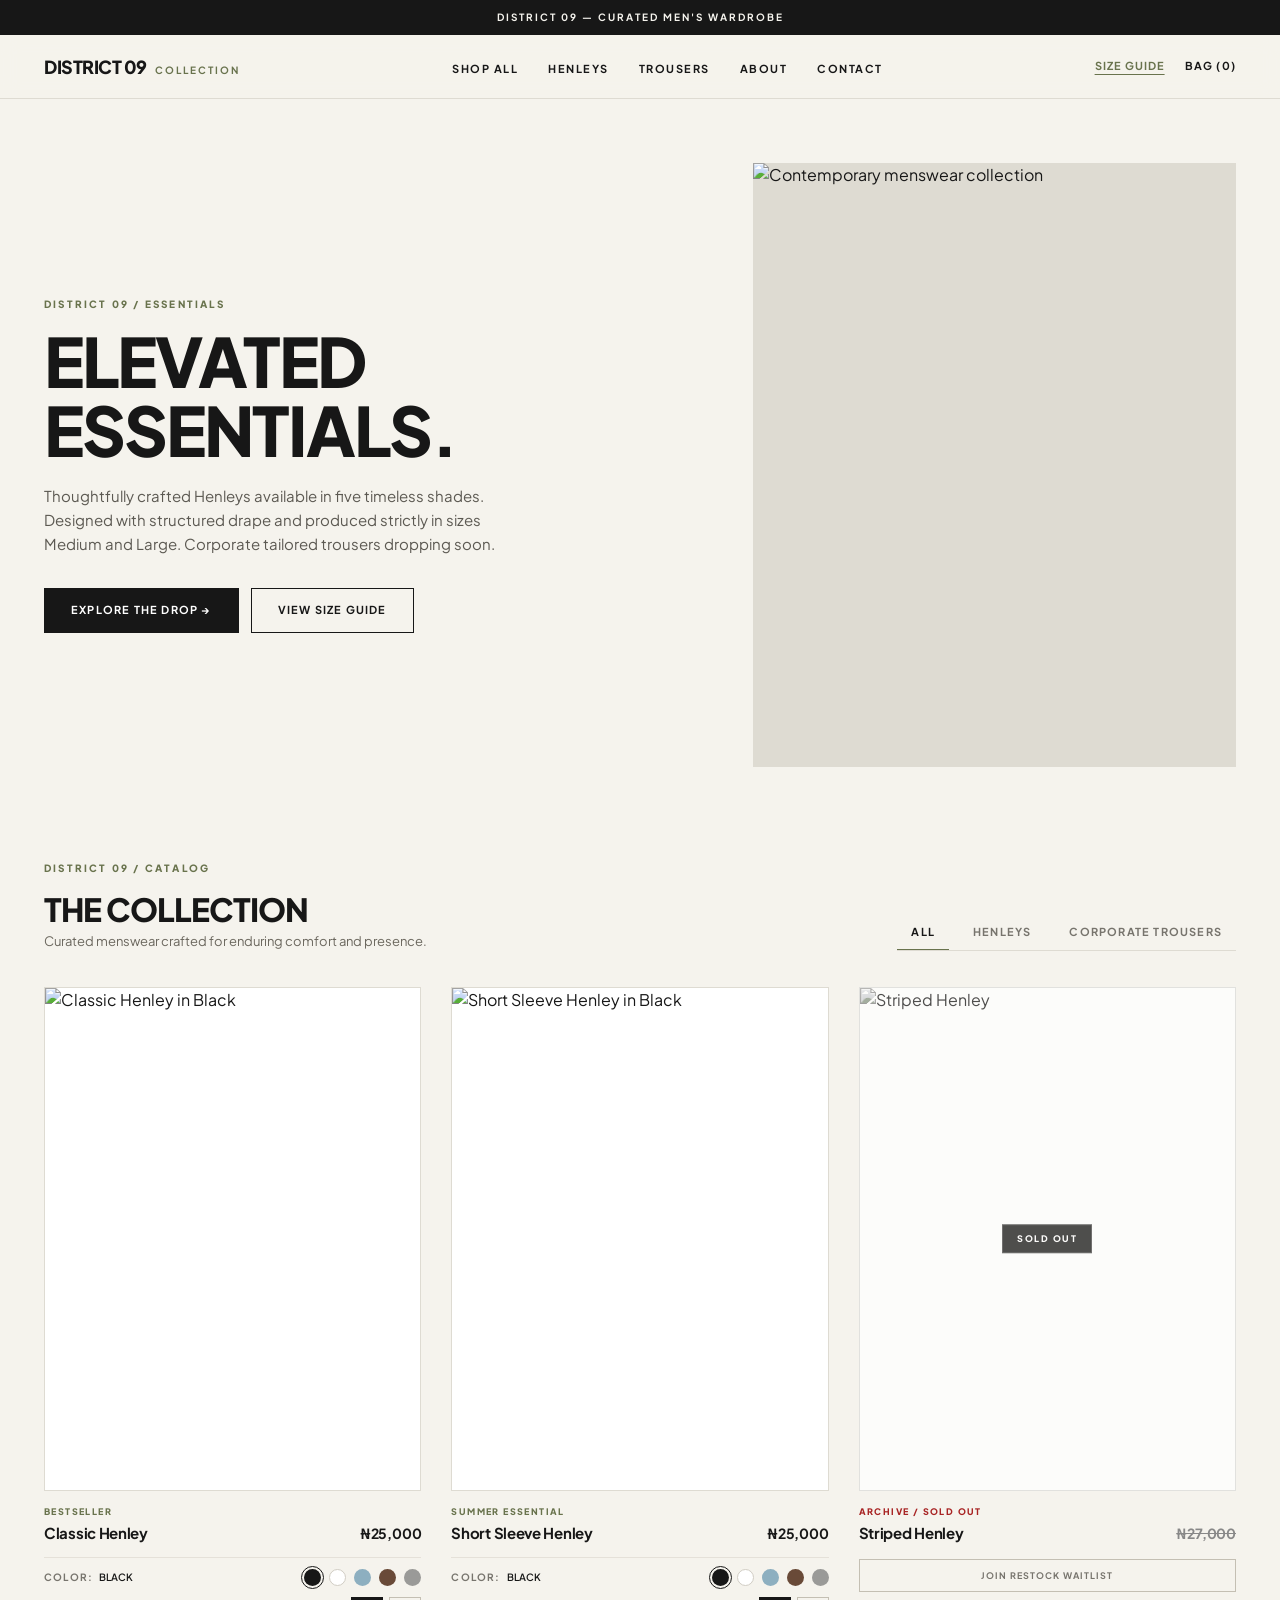
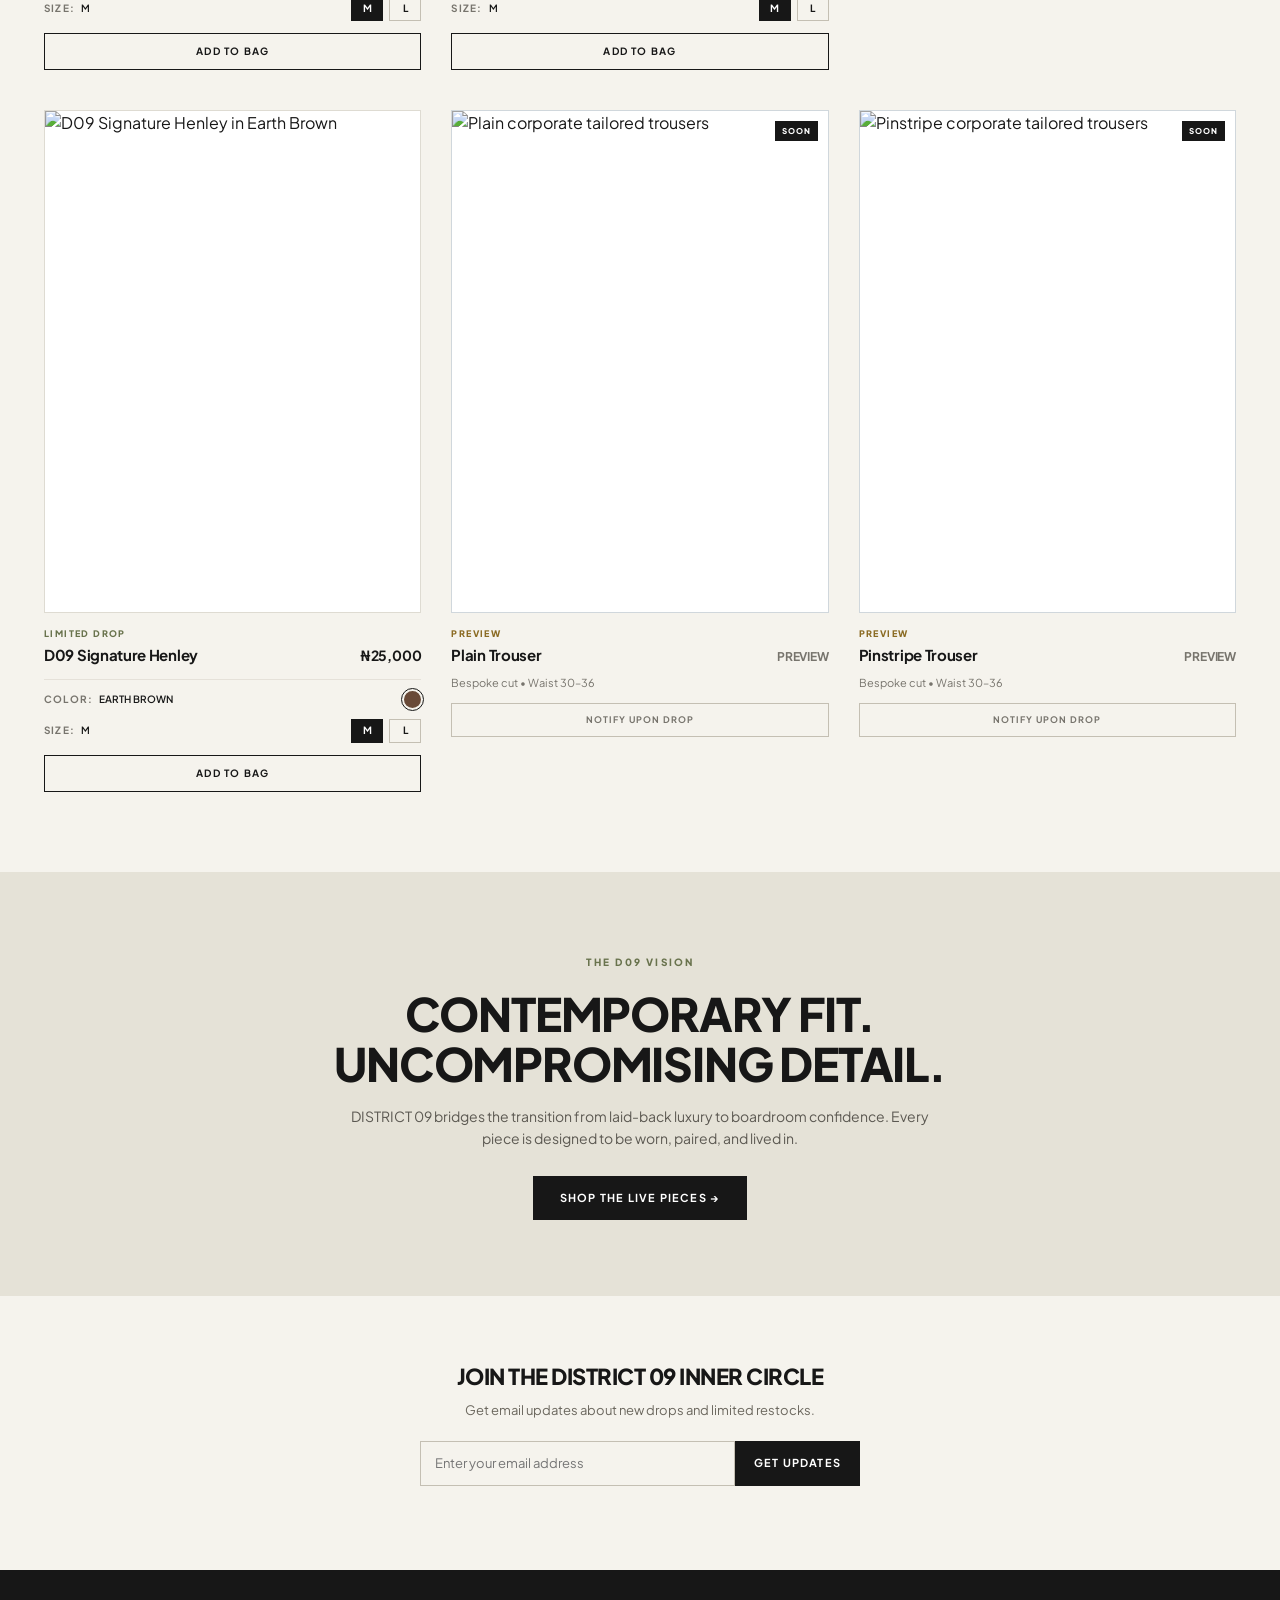
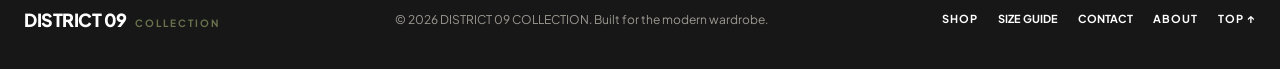
==== commit 60d54146: "Center storefront navigation and preload color images" ====
--- a/district09/index.html
+++ b/district09/index.html
@@ -71,7 +71,6 @@
         }
 
         nav {
-            position: relative;
             max-width: 1240px;
             margin: auto;
             padding: 18px 24px;
@@ -97,16 +96,9 @@
         }
 
         .nav-links {
-            position: absolute;
-            left: 50%;
-            transform: translateX(-50%);
             display: flex;
-            justify-content: center;
             list-style: none;
-            margin: 0;
-            padding: 0;
             gap: 30px;
-            white-space: nowrap;
         }
 
         .nav-links a, .nav-links button {
@@ -337,6 +329,8 @@
             background: #fff;
             transition: opacity .3s ease, transform .5s cubic-bezier(0.16, 1, 0.3, 1);
         }
+
+        .product-image.fade-out { opacity: .2; }
 
         .product-card:not(.sold-out):hover .product-image {
             transform: scale(1.03);
@@ -923,19 +917,6 @@
 
         /* RESPONSIVE DESIGN */
         @media (max-width: 960px) {
-            nav { flex-wrap: wrap; gap: 12px; }
-            .nav-links {
-                position: static;
-                order: 3;
-                transform: none;
-                width: 100%;
-                justify-content: center;
-                flex-wrap: wrap;
-                gap: 18px;
-                padding-top: 12px;
-                border-top: 1px solid #dedbd2;
-            }
-
             .hero {
                 grid-template-columns: 1fr 1fr;
                 gap: 32px;
@@ -958,9 +939,12 @@
             .logo { font-size: 17px; }
 
             .nav-links {
-                justify-content: center;
-                gap: 12px;
-                flex-wrap: wrap;
+                order: 3;
+                width: 100%;
+                justify-content: space-between;
+                gap: 10px;
+                padding-top: 12px;
+                border-top: 1px solid #dedbd2;
             }
 
             .nav-links a, .nav-links button {
@@ -1595,28 +1579,6 @@
             window.open(url, "_blank", "noopener,noreferrer");
         }
 
-        // Warm every color variant during idle time so subsequent swatch changes are instant.
-        function preloadColorImages() {
-            const sources = [...new Set(
-                [...document.querySelectorAll(".swatch[data-img]")]
-                    .map(button => button.getAttribute("data-img"))
-                    .filter(Boolean)
-            )];
-            const preload = () => {
-                sources.forEach(src => {
-                    const image = new Image();
-                    image.decoding = "async";
-                    image.fetchPriority = "low";
-                    image.src = src;
-                });
-            };
-            if ("requestIdleCallback" in window) {
-                window.requestIdleCallback(preload, { timeout: 1800 });
-            } else {
-                window.setTimeout(preload, 250);
-            }
-        }
-
         // COLOR SELECTION
         function selectColor(button, cardId, colorName) {
             const card = document.getElementById(cardId);
@@ -1632,9 +1594,17 @@
             const newSource = button.getAttribute("data-img");
             if (!image || !newSource) return;
 
-            // Swap immediately; every swatch image is also warmed in the background below.
-            image.src = newSource;
-            image.alt = `${colorName} Henley`;
+            image.classList.add("fade-out");
+            const preloaded = new Image();
+            preloaded.onload = () => {
+                image.src = newSource;
+                image.alt = `${colorName} Henley`;
+                image.classList.remove("fade-out");
+            };
+            preloaded.onerror = () => {
+                image.classList.remove("fade-out");
+            };
+            preloaded.src = newSource;
         }
 
         // SIZE SELECTION
@@ -2031,8 +2001,6 @@
             });
         }
 
-        preloadColorImages();
-
         function openSizeGuide() {
             document.getElementById("sizeGuideModal").classList.add("open");
             document.body.classList.add("modal-open");
